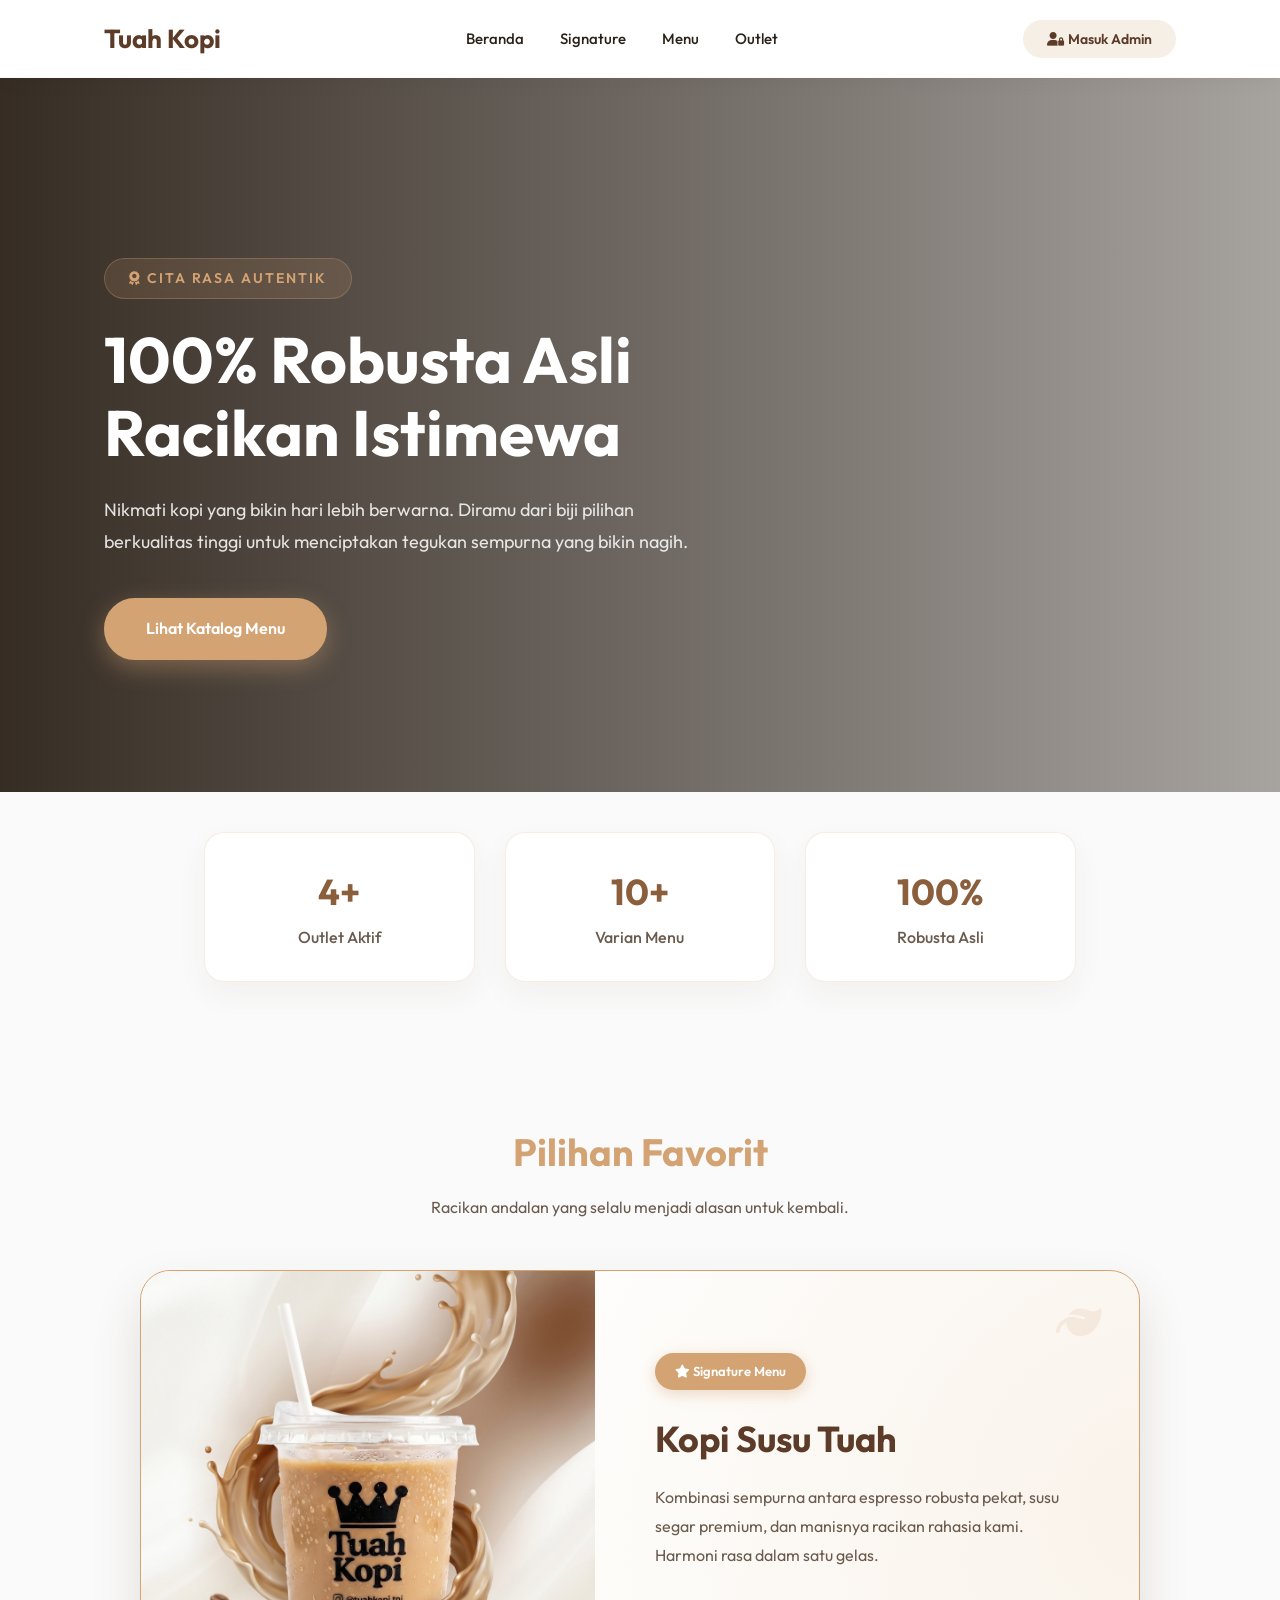
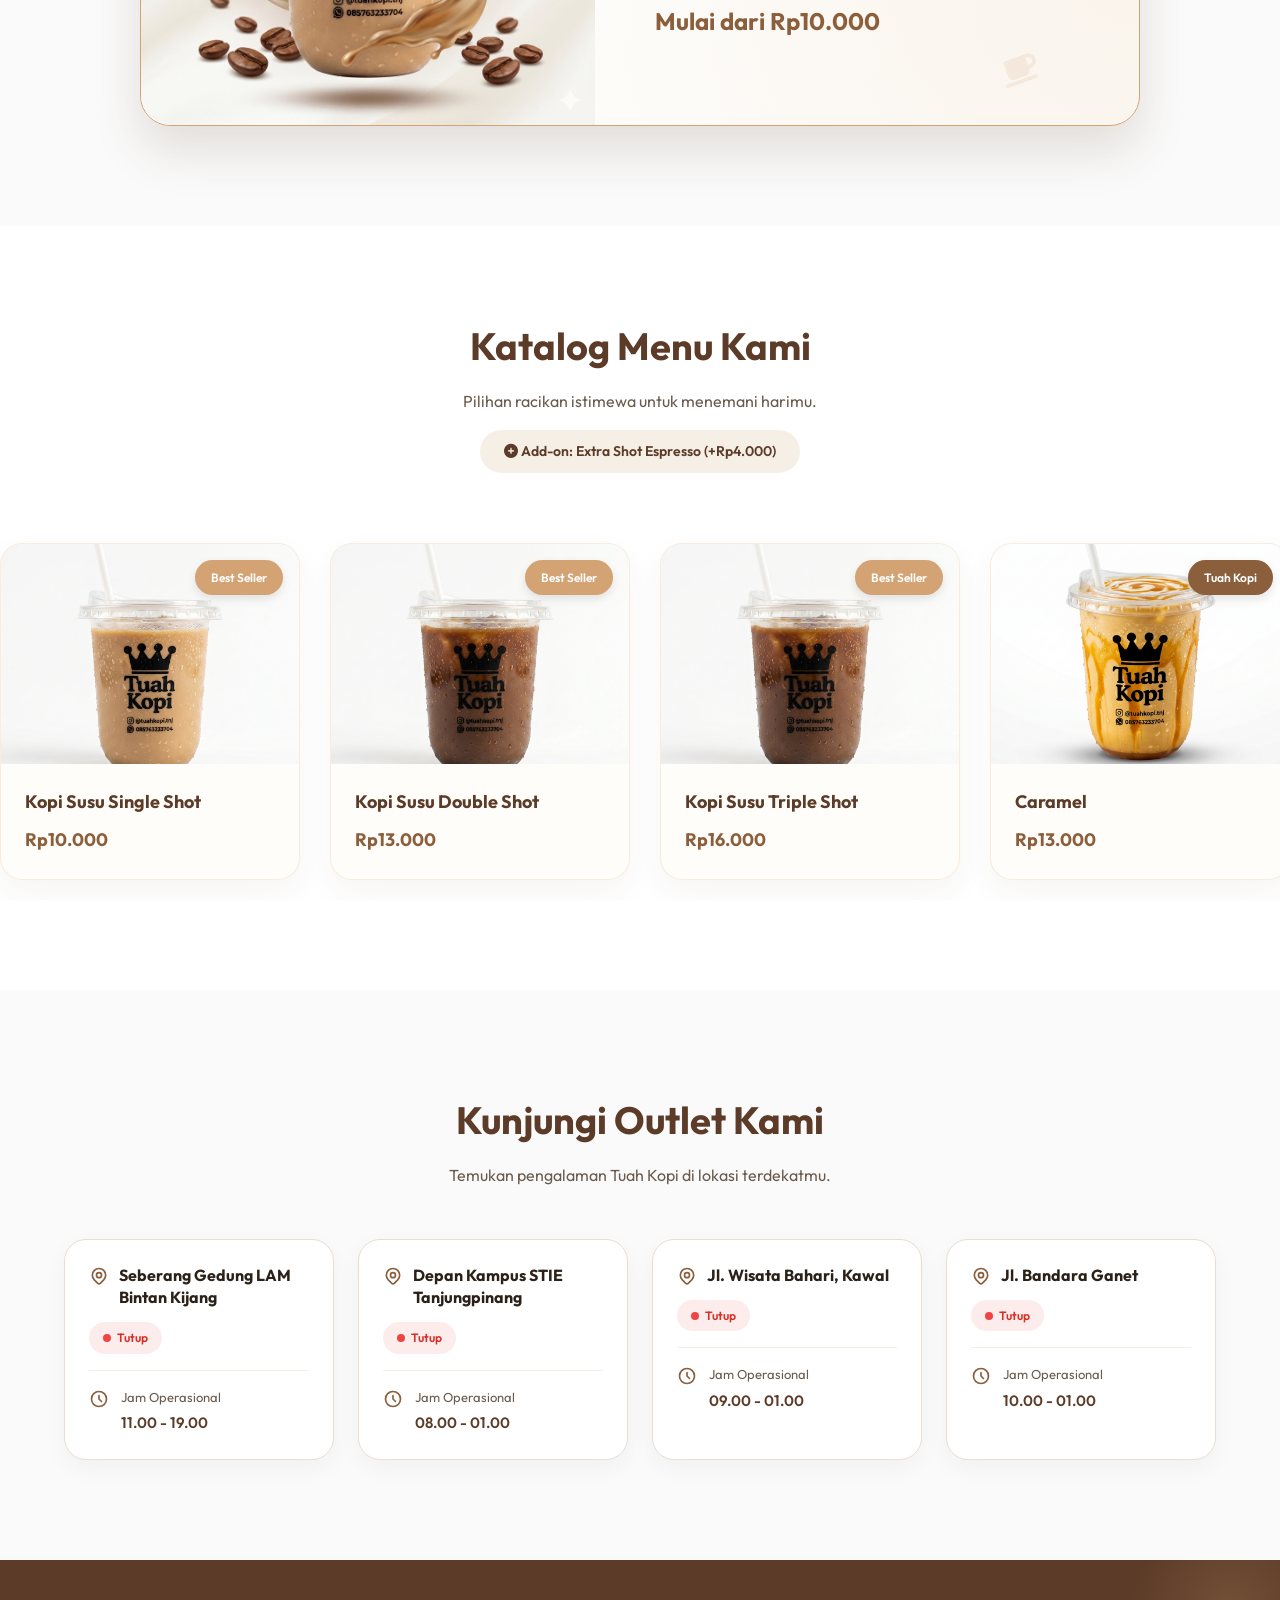
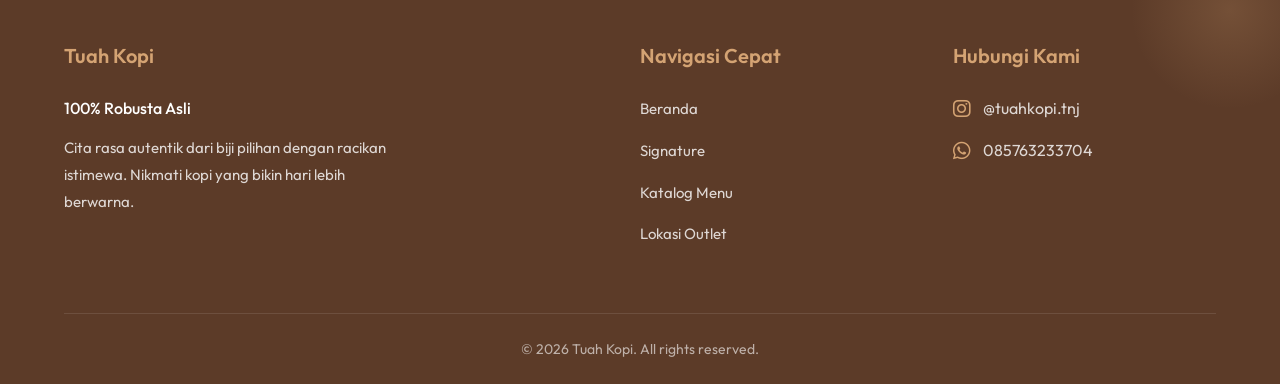
==== index.html @ 99a46b8e "Upload project Tuah Kopi" ====
<!DOCTYPE html>
<html lang="id">
<head>
    <meta charset="UTF-8">
    <meta name="viewport" content="width=device-width, initial-scale=1.0">
    <title>Tuah Kopi - Premium Robusta</title>
    <link href="https://fonts.googleapis.com/css2?family=Outfit:wght@300;400;500;600;700&display=swap" rel="stylesheet">
    <link rel="stylesheet" href="https://cdnjs.cloudflare.com/ajax/libs/font-awesome/6.4.0/css/all.min.css">
    <link rel="stylesheet" href="style.css">
</head>
<body id="public-page">

    <nav class="navbar">
        <div class="nav-container">
            <div class="nav-brand">
                <h1>Tuah Kopi</h1>
            </div>
            <div class="nav-links">
                <a href="#beranda">Beranda</a>
                <a href="#best-seller">Signature</a>
                <a href="#menu">Menu</a>
                <a href="#cabang">Outlet</a>
            </div>
            <div class="nav-action">
                <a href="login.html" class="btn-login-nav"><i class="fas fa-user-lock"></i> Masuk Admin</a>
            </div>
        </div>
    </nav>

    <main>
        <section id="beranda" class="hero-full">
            
            <video class="hero-video" autoplay loop muted playsinline>
                <source src="assets/hero-video.mp4" type="video/mp4">
                Browser kamu tidak mendukung tag video.
            </video>

            <div class="hero-overlay"></div>
            
            <div class="hero-container-full">
                <div class="hero-content-full">
                    <span class="subtitle-full"><i class="fas fa-award"></i> Cita Rasa Autentik</span>
                    <h2>100% Robusta Asli<br>Racikan Istimewa</h2>
                    <p>Nikmati kopi yang bikin hari lebih berwarna. Diramu dari biji pilihan berkualitas tinggi untuk menciptakan tegukan sempurna yang bikin nagih.</p>
                    <div class="hero-buttons">
                        <a href="#menu" class="btn-primary">Lihat Katalog Menu</a>
                    </div>
                </div>
            </div>
        </section>

        <section class="stats-section">
            <div class="stats-container">
                <div class="stat-card">
                    <h3>4+</h3>
                    <p>Outlet Aktif</p>
                </div>
                <div class="stat-card">
                    <h3>10+</h3>
                    <p>Varian Menu</p>
                </div>
                <div class="stat-card">
                    <h3>100%</h3>
                    <p>Robusta Asli</p>
                </div>
            </div>
        </section>

        <section id="best-seller" class="best-seller">
            <div class="section-header">
                <h2 class="gold-text">Pilihan Favorit</h2>
                <p>Racikan andalan yang selalu menjadi alasan untuk kembali.</p>
            </div>
            <div class="best-seller-container">
                <div class="bs-glow"></div>
                <i class="fas fa-leaf decoration deco-1"></i>
                <i class="fas fa-coffee decoration deco-2"></i>
                
                <div class="bs-image">
                    <img src="assets/product.png" alt="Kopi Susu Best Seller" class="bs-img" onerror="this.onerror=null; this.outerHTML='<div class=\\'img-placeholder bs-placeholder\\'><i class=\\'fas fa-mug-hot fa-3x\\'></i></div>'">
                </div>
                <div class="bs-content">
                    <div class="bs-badge"><i class="fas fa-star"></i> Signature Menu</div>
                    <h2>Kopi Susu Tuah</h2>
                    <p>Kombinasi sempurna antara espresso robusta pekat, susu segar premium, dan manisnya racikan rahasia kami. Harmoni rasa dalam satu gelas.</p>
                    <p class="bs-price">Mulai dari Rp10.000</p>
                </div>
            </div>
        </section>

        <section id="menu" class="menu-section">
            <div class="section-header">
                <h2>Katalog Menu Kami</h2>
                <p>Pilihan racikan istimewa untuk menemani harimu.</p>
                <span class="addon-info"><i class="fas fa-plus-circle"></i> Add-on: Extra Shot Espresso (+Rp4.000)</span>
            </div>
            
            <div class="menu-slider">
                <div class="menu-track" id="publicMenuTrack">
                    <div class="menu-card">
                        <div class="menu-badge gold-badge">Best Seller</div>
                        <img src="assets/kopi-susu-single.png" alt="Kopi Susu Single Shot" class="menu-img">
                        <div class="menu-content">
                            <h3>Kopi Susu Single Shot</h3>
                            <p>Rp10.000</p>
                        </div>
                    </div>
                    <div class="menu-card">
                        <div class="menu-badge gold-badge">Best Seller</div>
                        <img src="assets/kopi-susu-double.png" alt="Kopi Susu Double Shot" class="menu-img">
                        <div class="menu-content">
                            <h3>Kopi Susu Double Shot</h3>
                            <p>Rp13.000</p>
                        </div>
                    </div>
                    <div class="menu-card">
                        <div class="menu-badge gold-badge">Best Seller</div>
                        <img src="assets/kopi-susu-triple.png" alt="Kopi Susu Triple Shot" class="menu-img">
                        <div class="menu-content">
                            <h3>Kopi Susu Triple Shot</h3>
                            <p>Rp16.000</p>
                        </div>
                    </div>
                    <div class="menu-card">
                        <div class="menu-badge">Tuah Kopi</div>
                        <img src="assets/caramel.png" alt="Caramel" class="menu-img">
                        <div class="menu-content">
                            <h3>Caramel</h3>
                            <p>Rp13.000</p>
                        </div>
                    </div>
                    <div class="menu-card">
                        <div class="menu-badge">Tuah Kopi</div>
                        <img src="assets/vanila.png" alt="Vanila" class="menu-img">
                        <div class="menu-content">
                            <h3>Vanila</h3>
                            <p>Rp15.000</p>
                        </div>
                    </div>
                    <div class="menu-card">
                        <div class="menu-badge gold-badge">Signature</div>
                        <img src="assets/gula-aren.png" alt="Kopi Susu Gula Aren" class="menu-img">
                        <div class="menu-content">
                            <h3>Kopi Susu Gula Aren</h3>
                            <p>Rp12.000</p>
                        </div>
                    </div>
                    <div class="menu-card">
                        <div class="menu-badge">Tuah Kopi</div>
                        <img src="assets/americano.png" alt="Americano" class="menu-img">
                        <div class="menu-content">
                            <h3>Americano</h3>
                            <p>Rp10.000</p>
                        </div>
                    </div>
                    <div class="menu-card">
                        <div class="menu-badge">Tuah Kopi</div>
                        <img src="assets/cream-cheese.png" alt="Cream Cheese" class="menu-img">
                        <div class="menu-content">
                            <h3>Cream Cheese</h3>
                            <p>Rp16.000</p>
                        </div>
                    </div>
                    <div class="menu-card">
                        <div class="menu-badge">Tuah Kopi</div>
                        <img src="assets/butterscotch.png" alt="Butterscotch" class="menu-img">
                        <div class="menu-content">
                            <h3>Butterscotch</h3>
                            <p>Rp13.000</p>
                        </div>
                    </div>
                    <div class="menu-card">
                        <div class="menu-badge gold-badge">Favorite</div>
                        <img src="assets/matcha.png" alt="Matcha" class="menu-img">
                        <div class="menu-content">
                            <h3>Matcha</h3>
                            <p>Rp15.000</p>
                        </div>
                    </div>

                    <div class="menu-card">
                        <div class="menu-badge gold-badge">Best Seller</div>
                        <img src="assets/kopi-susu-single.png" alt="Kopi Susu Single Shot" class="menu-img">
                        <div class="menu-content">
                            <h3>Kopi Susu Single Shot</h3>
                            <p>Rp10.000</p>
                        </div>
                    </div>
                    <div class="menu-card">
                        <div class="menu-badge gold-badge">Best Seller</div>
                        <img src="assets/kopi-susu-double.png" alt="Kopi Susu Double Shot" class="menu-img">
                        <div class="menu-content">
                            <h3>Kopi Susu Double Shot</h3>
                            <p>Rp13.000</p>
                        </div>
                    </div>
                    <div class="menu-card">
                        <div class="menu-badge gold-badge">Best Seller</div>
                        <img src="assets/kopi-susu-triple.png" alt="Kopi Susu Triple Shot" class="menu-img">
                        <div class="menu-content">
                            <h3>Kopi Susu Triple Shot</h3>
                            <p>Rp16.000</p>
                        </div>
                    </div>
                    <div class="menu-card">
                        <div class="menu-badge">Tuah Kopi</div>
                        <img src="assets/caramel.png" alt="Caramel" class="menu-img">
                        <div class="menu-content">
                            <h3>Caramel</h3>
                            <p>Rp13.000</p>
                        </div>
                    </div>
                    <div class="menu-card">
                        <div class="menu-badge">Tuah Kopi</div>
                        <img src="assets/vanila.png" alt="Vanila" class="menu-img">
                        <div class="menu-content">
                            <h3>Vanila</h3>
                            <p>Rp15.000</p>
                        </div>
                    </div>
                    <div class="menu-card">
                        <div class="menu-badge gold-badge">Signature</div>
                        <img src="assets/gula-aren.png" alt="Kopi Susu Gula Aren" class="menu-img">
                        <div class="menu-content">
                            <h3>Kopi Susu Gula Aren</h3>
                            <p>Rp12.000</p>
                        </div>
                    </div>
                    <div class="menu-card">
                        <div class="menu-badge">Tuah Kopi</div>
                        <img src="assets/americano.png" alt="Americano" class="menu-img">
                        <div class="menu-content">
                            <h3>Americano</h3>
                            <p>Rp10.000</p>
                        </div>
                    </div>
                    <div class="menu-card">
                        <div class="menu-badge">Tuah Kopi</div>
                        <img src="assets/cream-cheese.png" alt="Cream Cheese" class="menu-img">
                        <div class="menu-content">
                            <h3>Cream Cheese</h3>
                            <p>Rp16.000</p>
                        </div>
                    </div>
                    <div class="menu-card">
                        <div class="menu-badge">Tuah Kopi</div>
                        <img src="assets/butterscotch.png" alt="Butterscotch" class="menu-img">
                        <div class="menu-content">
                            <h3>Butterscotch</h3>
                            <p>Rp13.000</p>
                        </div>
                    </div>
                    <div class="menu-card">
                        <div class="menu-badge gold-badge">Favorite</div>
                        <img src="assets/matcha.png" alt="Matcha" class="menu-img">
                        <div class="menu-content">
                            <h3>Matcha</h3>
                            <p>Rp15.000</p>
                        </div>
                    </div>
                </div>
            </div>
        </section>

        <section id="cabang" class="cabang-section">
            <div class="section-header">
                <h2>Kunjungi Outlet Kami</h2>
                <p>Temukan pengalaman Tuah Kopi di lokasi terdekatmu.</p>
            </div>
            <div class="cabang-grid" id="publicCabangContainer">
                </div>
        </section>
    </main>

    <footer class="footer">
        <div class="footer-container">
            <div class="footer-col brand-col">
                <h3>Tuah Kopi</h3>
                <h4>100% Robusta Asli</h4>
                <p>Cita rasa autentik dari biji pilihan dengan racikan istimewa. Nikmati kopi yang bikin hari lebih berwarna.</p>
            </div>
            <div class="footer-col links-col">
                <h3>Navigasi Cepat</h3>
                <ul>
                    <li><a href="#beranda">Beranda</a></li>
                    <li><a href="#best-seller">Signature</a></li>
                    <li><a href="#menu">Katalog Menu</a></li>
                    <li><a href="#cabang">Lokasi Outlet</a></li>
                </ul>
            </div>
            <div class="footer-col contact-col">
                <h3>Hubungi Kami</h3>
                <div class="contact-item">
                    <i class="fab fa-instagram"></i>
                    <a href="https://instagram.com/tuahkopi.tnj" target="_blank">@tuahkopi.tnj</a>
                </div>
                <div class="contact-item">
                    <i class="fab fa-whatsapp"></i>
                    <a href="https://wa.me/6285763233704" target="_blank">085763233704</a>
                </div>
            </div>
        </div>
        <div class="footer-bottom">
            <p>&copy; 2026 Tuah Kopi. All rights reserved.</p>
        </div>
    </footer>

    <script src="script.js"></script>
</body>
</html>
---- style.css ----
/* ==========================================================================
   VARIABEL & RESET GLOBAL
   ========================================================================== */

:root
{
    --primary: #8B5E3C;
    --primary-dark: #5C3B28;
    --cream: #F5EFE6;
    --gold: #D4A373;
    --bg-main: #FAFAFA;
    --card-bg: #FFFDF9;
    --text-main: #2B2118;
    --text-muted: #6B5B4E;
    --success: #27ae60;
    --danger: #e74c3c;
    --font: 'Outfit', sans-serif;
    --shadow-soft: 0 12px 30px rgba(92, 59, 40, 0.05);
    --shadow-heavy: 0 24px 48px rgba(92, 59, 40, 0.15);
}

*
{
    margin: 0;
    padding: 0;
    box-sizing: border-box;
    font-family: var(--font);
}

html
{
    scroll-behavior: smooth;
}

body
{
    background-color: var(--bg-main);
    color: var(--text-main);
    line-height: 1.6;
    -webkit-font-smoothing: antialiased;
}

/* ==========================================================================
   ANIMASI FADE-UP (Halaman Publik)
   ========================================================================== */

@keyframes float
{

    0%
    {
        transform: translateY(0px);
    }

    50%
    {
        transform: translateY(-15px);
    }

    100%
    {
        transform: translateY(0px);
    }
}

@keyframes slideMenu
{

    from
    {
        transform: translateX(0);
    }

    to
    {
        transform: translateX(-50%);
    }
}

.floating
{
    animation: float 6s ease-in-out infinite;
}

.fade-up
{
    opacity: 0;
    transform: translateY(40px);
    transition: opacity 0.8s ease-out, transform 0.8s ease-out;
}

.fade-up.visible
{
    opacity: 1;
    transform: translateY(0);
}

/* ==========================================================================
   HALAMAN PUBLIK (index.html)
   ========================================================================== */

.navbar
{
    position: sticky;
    top: 0;
    width: 100%;
    background-color: rgba(255, 255, 255, 0.95);
    backdrop-filter: blur(10px);
    box-shadow: 0 2px 20px rgba(43, 33, 24, 0.05);
    z-index: 1000;
}

.nav-container
{
    max-width: 1200px;
    margin: 0 auto;
    padding: 18px 5%;
    display: flex;
    justify-content: space-between;
    align-items: center;
}

.nav-brand h1
{
    font-size: 26px;
    font-weight: 700;
    color: var(--primary-dark);
}

.nav-links
{
    display: flex;
    gap: 36px;
}

.nav-links a
{
    text-decoration: none;
    color: var(--text-main);
    font-weight: 500;
    font-size: 15px;
    transition: 0.3s;
}

.nav-links a:hover
{
    color: var(--primary);
}

.btn-login-nav
{
    background-color: var(--cream);
    color: var(--primary-dark);
    padding: 10px 24px;
    border-radius: 99px;
    text-decoration: none;
    font-weight: 600;
    font-size: 14px;
    transition: 0.3s;
}

.btn-login-nav:hover
{
    background-color: var(--primary);
    color: white;
}

/* --- HERO SECTION --- */

.hero-full
{
    position: relative;
    width: 100%;
    min-height: 85vh;
    display: flex;
    align-items: center;
    overflow: hidden;
    margin-top: -1px;
}

.hero-video
{
    position: absolute;
    top: 50%;
    left: 50%;
    width: 100%;
    height: 100%;
    object-fit: cover;
    transform: translate(-50%, -50%);
    z-index: 0;
}

.hero-overlay
{
    position: absolute;
    top: 0;
    left: 0;
    width: 100%;
    height: 100%;
    background: linear-gradient(to right, rgba(43, 33, 24, 0.95) 0%, rgba(43, 33, 24, 0.4) 100%);
    z-index: 1;
}

.hero-container-full
{
    position: relative;
    z-index: 2;
    max-width: 1200px;
    margin: 0 auto;
    padding: 0 5%;
    width: 100%;
}

.hero-content-full .subtitle-full
{
    display: inline-block;
    color: var(--gold);
    font-weight: 600;
    font-size: 14px;
    letter-spacing: 2px;
    text-transform: uppercase;
    margin-bottom: 24px;
    background: rgba(212, 163, 115, 0.15);
    padding: 8px 24px;
    border-radius: 99px;
    border: 1px solid rgba(212, 163, 115, 0.3);
    backdrop-filter: blur(4px);
}

.hero-content-full h2
{
    font-size: 64px;
    font-weight: 700;
    line-height: 1.15;
    color: #FFFFFF;
    margin-bottom: 24px;
}

.hero-content-full p
{
    font-size: 18px;
    color: rgba(255, 255, 255, 0.85);
    margin-bottom: 40px;
    line-height: 1.8;
    max-width: 600px;
}

.hero-buttons
{
    margin-top: 30px;
}

.hero-buttons .btn-primary
{
    display: inline-block;
    background-color: var(--gold);
    color: #FFFFFF;
    padding: 16px 40px;
    border-radius: 99px;
    text-decoration: none;
    font-weight: 600;
    font-size: 16px;
    transition: all 0.3s ease;
    box-shadow: 0 8px 24px rgba(212, 163, 115, 0.4);
    border: 2px solid var(--gold);
}

.hero-buttons .btn-primary:hover
{
    background-color: transparent;
    color: var(--gold);
    transform: translateY(-4px);
    box-shadow: 0 12px 32px rgba(212, 163, 115, 0.6);
}

/* --- STATS SECTION --- */

.stats-section
{
    padding-top: 40px;
    padding-bottom: 40px;
    background: var(--bg-main);
    margin-top: -50px;
    position: relative;
    z-index: 10;
}

.stats-container
{
    max-width: 1000px;
    margin: 0 auto;
    display: grid;
    grid-template-columns: repeat(3, 1fr);
    gap: 30px;
    padding: 0 5%;
}

.stat-card
{
    background: white;
    padding: 30px;
    border-radius: 20px;
    text-align: center;
    box-shadow: var(--shadow-soft);
    transition: 0.3s;
    border: 1px solid rgba(212, 163, 115, 0.2);
}

.stat-card:hover
{
    transform: translateY(-5px);
    box-shadow: var(--shadow-heavy);
    border-color: var(--gold);
}

.stat-card h3
{
    font-size: 36px;
    color: var(--primary);
    margin-bottom: 5px;
}

.stat-card p
{
    color: var(--text-muted);
    font-weight: 500;
}

/* --- BEST SELLER --- */

.best-seller
{
    padding: 100px 5%;
    background-color: var(--bg-main);
}

.section-header
{
    text-align: center;
    margin-bottom: 50px;
}

.section-header h2
{
    font-size: 38px;
    color: var(--primary-dark);
    margin-bottom: 12px;
}

.gold-text
{
    color: var(--gold) !important;
}

.section-header p
{
    color: var(--text-muted);
    font-size: 16px;
}

.best-seller-container
{
    max-width: 1000px;
    margin: 0 auto;
    background: linear-gradient(135deg, #FFFFFF 0%, #FDFBF7 100%);
    border-radius: 30px;
    display: grid;
    grid-template-columns: 1fr 1.2fr;
    overflow: hidden;
    align-items: center;
    border: 1px solid var(--gold);
    box-shadow: var(--shadow-heavy);
    position: relative;
    transition: 0.4s;
}

.best-seller-container:hover
{
    transform: translateY(-10px);
    box-shadow: 0 30px 60px rgba(92, 59, 40, 0.2);
}

.bs-glow
{
    position: absolute;
    width: 100%;
    height: 100%;
    background: radial-gradient(circle at right, rgba(212, 163, 115, 0.1) 0%, transparent 60%);
    pointer-events: none;
}

.decoration
{
    position: absolute;
    color: var(--gold);
    opacity: 0.15;
    font-size: 40px;
}

.deco-1
{
    top: 30px;
    right: 40px;
    transform: rotate(15deg);
}

.deco-2
{
    bottom: 40px;
    right: 100px;
    transform: rotate(-20deg);
    font-size: 30px;
}

.bs-image
{
    height: 100%;
    border-top-left-radius: 30px;
    border-bottom-left-radius: 30px;
    overflow: hidden;
}

.bs-img
{
    width: 100%;
    height: 100%;
    min-height: 450px;
    object-fit: cover;
    display: block;
}

.bs-content
{
    padding: 60px;
    position: relative;
    z-index: 2;
}

.bs-badge
{
    display: inline-block;
    background: var(--gold);
    color: white;
    padding: 8px 20px;
    border-radius: 99px;
    font-size: 13px;
    font-weight: 600;
    margin-bottom: 20px;
    box-shadow: 0 4px 15px rgba(212, 163, 115, 0.4);
}

.bs-content h2
{
    font-size: 36px;
    color: var(--primary-dark);
    margin-bottom: 16px;
}

.bs-content p
{
    color: var(--text-muted);
    margin-bottom: 30px;
    font-size: 16px;
    line-height: 1.8;
}

.bs-price
{
    font-size: 24px !important;
    font-weight: 700;
    color: var(--primary) !important;
    margin-bottom: 0 !important;
}

/* --- MENU SLIDER --- */

.menu-section
{
    padding: 90px 0;
    background: #FFFFFF;
    overflow: hidden;
}

.addon-info
{
    display: inline-block;
    margin-top: 16px;
    padding: 10px 24px;
    background-color: var(--cream);
    color: var(--primary-dark);
    border-radius: 99px;
    font-size: 14px;
    font-weight: 600;
}

.menu-slider
{
    width: 100%;
    overflow: hidden;
    margin-top: 50px;
    padding: 20px 0;
}

.menu-track
{
    display: flex;
    gap: 30px;
    width: max-content;
    animation: slideMenu 40s linear infinite;
}

.menu-slider:hover .menu-track
{
    animation-play-state: paused;
}

.menu-card
{
    flex: 0 0 300px;
    background: var(--card-bg);
    border: 1px solid rgba(212, 163, 115, 0.2);
    border-radius: 22px;
    overflow: hidden;
    box-shadow: var(--shadow-soft);
    position: relative;
    transition: 0.4s;
}

.menu-card:hover
{
    transform: translateY(-8px);
    box-shadow: var(--shadow-heavy);
    border-color: var(--gold);
}

.menu-img
{
    width: 100%;
    height: 220px;
    object-fit: cover;
    display: block;
    background: var(--cream);
}

.menu-content
{
    padding: 24px;
}

.menu-content h3
{
    margin: 0 0 10px;
    font-size: 18px;
    color: var(--primary-dark);
}

.menu-content p
{
    margin: 0;
    font-size: 18px;
    font-weight: 700;
    color: var(--primary);
}

.menu-badge
{
    position: absolute;
    top: 16px;
    right: 16px;
    background: var(--primary);
    color: white;
    padding: 8px 16px;
    border-radius: 99px;
    font-size: 12px;
    font-weight: 600;
    box-shadow: 0 4px 10px rgba(0,0,0,0.1);
}

.gold-badge
{
    background: var(--gold);
}

/* --- OUTLET --- */

.cabang-section
{
    padding: 100px 5%;
    background-color: var(--bg-main);
}

.cabang-grid
{
    max-width: 1200px;
    margin: 0 auto;
    display: grid;
    grid-template-columns: repeat(4, 1fr);
    gap: 24px;
}

.outlet-card
{
    background: #FFFFFF;
    border: 1px solid #E8DED3;
    border-radius: 22px;
    padding: 24px;
    box-shadow: 0 8px 24px rgba(43, 33, 24, 0.04);
    transition: transform 0.3s ease, box-shadow 0.3s ease;
    display: flex;
    flex-direction: column;
    gap: 16px;
}

.outlet-card:hover
{
    transform: translateY(-6px);
    box-shadow: 0 16px 32px rgba(92, 59, 40, 0.08);
}

.outlet-header
{
    display: flex;
    flex-direction: column;
    align-items: flex-start;
    gap: 14px;
    border-bottom: 1px solid #F5EFE6;
    padding-bottom: 16px;
}

.outlet-title
{
    display: flex;
    align-items: flex-start;
    gap: 10px;
}

.outlet-icon
{
    width: 20px;
    height: 20px;
    color: #8B5E3C;
    flex-shrink: 0;
    margin-top: 2px;
}

.outlet-card h3
{
    font-size: 16px;
    color: #2B2118;
    line-height: 1.4;
    margin: 0;
}

.status-badge
{
    display: flex;
    align-items: center;
    gap: 6px;
    padding: 6px 14px;
    border-radius: 99px;
    font-size: 12px;
    font-weight: 600;
}

.status-dot
{
    width: 8px;
    height: 8px;
    border-radius: 50%;
}

.status-open
{
    background: #E7F6EC;
    color: #16803C;
}

.status-open .status-dot
{
    background: #22C55E;
}

.status-closed
{
    background: #FDECEC;
    color: #D93025;
}

.status-closed .status-dot
{
    background: #EF4444;
}

.outlet-body
{
    display: flex;
    align-items: flex-start;
    gap: 12px;
}

.outlet-time
{
    display: flex;
    flex-direction: column;
    gap: 4px;
}

.time-label
{
    color: #6B5B4E;
    font-size: 13px;
}

.time-value
{
    color: #5C3B28;
    font-weight: 600;
    font-size: 15px;
}

/* --- FOOTER --- */

.footer
{
    background-color: var(--primary-dark);
    color: white;
    padding: 80px 5% 24px;
    position: relative;
    overflow: hidden;
}

.footer::before
{
    content: '';
    position: absolute;
    top: -50px;
    right: -50px;
    width: 200px;
    height: 200px;
    background: radial-gradient(circle, rgba(212, 163, 115, 0.2) 0%, transparent 70%);
}

.footer-container
{
    max-width: 1200px;
    margin: 0 auto;
    display: grid;
    grid-template-columns: 2fr 1fr 1fr;
    gap: 50px;
    margin-bottom: 50px;
    position: relative;
    z-index: 1;
}

.footer-col h3
{
    color: var(--gold);
    font-size: 20px;
    margin-bottom: 24px;
    font-weight: 600;
}

.brand-col h4
{
    color: white;
    font-weight: 500;
    margin-bottom: 12px;
    font-size: 16px;
}

.brand-col p
{
    color: rgba(255,255,255,0.8);
    font-size: 15px;
    line-height: 1.8;
    max-width: 350px;
}

.footer-col ul
{
    list-style: none;
}

.footer-col ul li
{
    margin-bottom: 16px;
}

.links-col ul li a
{
    color: rgba(255,255,255,0.8);
    text-decoration: none;
    font-size: 15px;
    transition: 0.3s;
}

.links-col ul li a:hover
{
    color: var(--gold);
    padding-left: 8px;
}

.contact-item
{
    display: flex;
    align-items: center;
    gap: 12px;
    margin-bottom: 16px;
    color: rgba(255,255,255,0.8);
}

.contact-item i
{
    font-size: 20px;
    color: var(--gold);
}

.contact-item a
{
    color: rgba(255,255,255,0.8);
    text-decoration: none;
    transition: 0.3s;
}

.contact-item a:hover
{
    color: var(--gold);
}

.footer-bottom
{
    text-align: center;
    padding-top: 24px;
    border-top: 1px solid rgba(255, 255, 255, 0.1);
    color: rgba(255,255,255,0.6);
    font-size: 14px;
    position: relative;
    z-index: 1;
}

@media (max-width: 1024px)
{

    .hero-container-full
    {
        text-align: center;
    }

    .hero-content-full
    {
        margin: 0 auto;
    }

    .best-seller-container
    {
        grid-template-columns: 1fr;
        text-align: center;
    }

    .bs-image
    {
        border-top-right-radius: 30px;
        border-bottom-left-radius: 0;
    }

    .bs-img
    {
        min-height: 350px;
    }

    .deco-1
    {
        right: 20px;
        top: 20px;
    }

    .footer-container
    {
        grid-template-columns: 1fr 1fr;
    }

    .cabang-grid
    {
        grid-template-columns: repeat(2, 1fr);
    }
}

@media (max-width: 768px)
{

    .nav-links
    {
        display: none;
    }

    .hero-full
    {
        min-height: 70vh;
        background-position: center right;
    }

    .hero-overlay
    {
        background: rgba(43, 33, 24, 0.75);
    }

    .hero-content-full h2
    {
        font-size: 42px;
    }

    .stats-container
    {
        grid-template-columns: 1fr;
        gap: 20px;
    }

    .bs-content
    {
        padding: 40px 24px;
    }

    .menu-card
    {
        flex-basis: 260px;
    }

    .menu-img
    {
        height: 190px;
    }

    .menu-track
    {
        animation-duration: 45s;
    }

    .footer-container
    {
        grid-template-columns: 1fr;
        gap: 40px;
    }

    .cabang-grid
    {
        grid-template-columns: 1fr;
    }
}

/* ==========================================================================
   HALAMAN ADMIN & LOGIN (PREMIUM SAAS)
   ========================================================================== */

#admin-page,
.login-body
{
    font-family: 'Inter', sans-serif;
    background-color: #F3F4F6;
    color: #1F2937;
}

.mono-text
{
    font-family: 'Roboto Mono', monospace !important;
    letter-spacing: -0.5px;
}

.login-body
{
    display: flex;
    justify-content: center;
    align-items: center;
    min-height: 100vh;
}

.login-card
{
    background: #FFFFFF;
    padding: 40px;
    border-radius: 20px;
    width: 100%;
    max-width: 400px;
    box-shadow: 0 10px 25px rgba(0, 0, 0, 0.05);
    border: 1px solid #E5E7EB;
}

.login-header
{
    text-align: center;
    margin-bottom: 30px;
}

.login-header h2
{
    font-weight: 700;
    color: #111827;
}

.login-header p
{
    color: #6B7280;
    font-size: 14px;
    margin-top: 4px;
}

.input-group
{
    margin-bottom: 20px;
    display: flex;
    flex-direction: column;
}

.input-group label
{
    margin-bottom: 8px;
    font-weight: 500;
    font-size: 14px;
    color: #374151;
}

.input-group input,
.input-group select
{
    padding: 14px 16px;
    border: 1px solid #D1D5DB;
    border-radius: 12px;
    font-size: 15px;
    outline: none;
    transition: 0.2s;
}

.input-group input:focus,
.input-group select:focus
{
    border-color: var(--primary);
    box-shadow: 0 0 0 4px rgba(139, 94, 60, 0.1);
}

.back-link
{
    display: block;
    text-align: center;
    margin-top: 20px;
    color: #6B7280;
    text-decoration: none;
    font-size: 14px;
    transition: 0.2s;
}

.back-link:hover
{
    color: var(--primary);
}

.admin-layout
{
    display: flex;
    min-height: 100vh;
}

.sidebar
{
    width: 280px;
    background: #FFFFFF;
    border-right: 1px solid #E5E7EB;
    display: flex;
    flex-direction: column;
    position: sticky;
    top: 0;
    height: 100vh;
}

.sidebar-brand
{
    padding: 24px;
    border-bottom: 1px solid #E5E7EB;
}

.sidebar-brand h2
{
    color: #111827;
    font-weight: 700;
    font-size: 22px;
    letter-spacing: -0.5px;
}

.sidebar-brand span
{
    font-size: 13px;
    color: #6B7280;
    font-weight: 500;
}

.sidebar-nav
{
    flex: 1;
    padding: 24px 16px;
    display: flex;
    flex-direction: column;
    gap: 6px;
}

.nav-item
{
    display: flex;
    align-items: center;
    gap: 12px;
    background: transparent;
    border: none;
    padding: 14px 16px;
    border-radius: 12px;
    text-align: left;
    font-weight: 500;
    font-size: 15px;
    cursor: pointer;
    color: #6B7280;
    transition: 0.2s;
}

.nav-item i
{
    font-size: 16px;
    width: 20px;
    text-align: center;
}

.nav-item:hover
{
    background: #F9FAFB;
    color: #111827;
}

.nav-item.active
{
    background: #FDF8F6;
    color: var(--primary);
    font-weight: 600;
}

.sidebar-footer
{
    padding: 24px;
    border-top: 1px solid #E5E7EB;
}

.main-content
{
    flex: 1;
    padding: 40px;
}

.admin-section
{
    display: none;
    animation: fadeIn 0.3s ease-in-out;
}

.admin-section.active
{
    display: block;
}

@keyframes fadeIn
{

    from
    {
        opacity: 0;
        transform: translateY(5px);
    }

    to
    {
        opacity: 1;
        transform: translateY(0);
    }
}

.section-title
{
    font-size: 24px;
    font-weight: 600;
    color: #111827;
    margin-bottom: 24px;
}

.dashboard-cards
{
    display: grid;
    grid-template-columns: repeat(auto-fit, minmax(240px, 1fr));
    gap: 24px;
    margin-bottom: 30px;
}

.dash-card
{
    background: #FFFFFF;
    padding: 24px;
    border-radius: 16px;
    border: 1px solid #E5E7EB;
    box-shadow: 0 4px 6px -1px rgba(0, 0, 0, 0.05);
    transition: transform 0.2s;
}

.dash-card:hover
{
    transform: translateY(-3px);
    box-shadow: 0 10px 15px -3px rgba(0, 0, 0, 0.05);
    border-color: #D1D5DB;
}

.dash-header
{
    display: flex;
    justify-content: space-between;
    align-items: center;
    margin-bottom: 16px;
}

.dash-label
{
    color: #6B7280;
    font-size: 14px;
    font-weight: 500;
}

.dash-icon
{
    width: 44px;
    height: 44px;
    background: #FDF8F6;
    color: var(--primary);
    border-radius: 12px;
    display: flex;
    align-items: center;
    justify-content: center;
    font-size: 18px;
}

.dash-card h3
{
    font-size: 28px;
    color: #111827;
    font-weight: 700;
}

.card-rounded
{
    background: #FFFFFF;
    padding: 30px;
    border-radius: 16px;
    border: 1px solid #E5E7EB;
    box-shadow: 0 4px 6px -1px rgba(0, 0, 0, 0.05);
}

.form-row
{
    display: flex;
    gap: 20px;
}

.form-row .input-group
{
    flex: 1;
}

.checkbox-group
{
    display: flex;
    align-items: center;
    gap: 10px;
    margin-bottom: 24px;
    color: #4B5563;
    font-size: 14px;
}

.checkbox-group input
{
    width: 18px;
    height: 18px;
    accent-color: var(--primary);
}

.total-box
{
    background: #FDF8F6;
    border: 1px dashed rgba(139, 94, 60, 0.3);
    padding: 20px 24px;
    border-radius: 12px;
    display: flex;
    justify-content: space-between;
    align-items: center;
    margin-bottom: 24px;
}

.total-box span
{
    font-weight: 500;
    color: #4B5563;
}

.total-box strong
{
    font-size: 28px;
    color: var(--primary);
}

.table-container
{
    overflow-x: auto;
    padding-bottom: 8px;
}

table
{
    width: 100%;
    border-collapse: separate;
    border-spacing: 0;
    min-width: 600px;
    border: 1px solid #E5E7EB;
    border-radius: 12px;
    overflow: hidden;
    box-shadow: 0 1px 3px rgba(0, 0, 0, 0.05);
}

th
{
    background: #F9FAFB;
    color: #6B7280;
    font-weight: 600;
    font-size: 12px;
    text-transform: uppercase;
    letter-spacing: 0.05em;
    padding: 16px 24px;
    text-align: left;
    border-bottom: 1px solid #E5E7EB;
}

td
{
    padding: 16px 24px;
    text-align: left;
    border-bottom: 1px solid #E5E7EB;
    color: #111827;
    font-size: 14px;
    background: #FFFFFF;
    vertical-align: middle;
}

tbody tr:last-child td
{
    border-bottom: none;
}

tbody tr td
{
    transition: background-color 0.2s ease;
}

tbody tr:hover td
{
    background: #F9FAFB;
}

.mono-text-table td
{
    font-family: 'Inter', sans-serif !important;
}

#tabelLaporan td:nth-child(2),
#tabelLaporan td:nth-child(3)
{
    font-family: 'Roboto Mono', monospace !important;
    font-weight: 500;
    color: #374151;
}

#tabelRiwayat td:nth-child(1),
#tabelRiwayat td:nth-child(4),
#tabelRiwayat td:nth-child(5),
#tabelRiwayat td:nth-child(6)
{
    font-family: 'Roboto Mono', monospace !important;
    font-weight: 500;
    color: #374151;
}

.btn-outline.w-100
{
    width: 100%;
    border: 1px solid #D1D5DB;
    background: #FFFFFF;
    padding: 12px;
    border-radius: 10px;
    color: #374151;
    font-weight: 600;
    cursor: pointer;
    transition: 0.2s;
    font-size: 14px;
}

.btn-outline.w-100:hover
{
    background: #F3F4F6;
    color: var(--danger);
    border-color: #F3F4F6;
}

.btn-primary.w-100
{
    width: 100%;
    border: none;
    background: var(--primary);
    padding: 14px;
    border-radius: 12px;
    color: white;
    font-weight: 600;
    cursor: pointer;
    transition: 0.3s;
    font-size: 15px;
}

.btn-primary.w-100:hover
{
    background: var(--primary-dark);
    box-shadow: 0 4px 12px rgba(139, 94, 60, 0.2);
}

.btn-danger
{
    background: #FEE2E2;
    color: #DC2626;
    padding: 6px 12px;
    border-radius: 8px;
    border: none;
    cursor: pointer;
    font-weight: 600;
    font-size: 12px;
    transition: 0.2s;
}

.btn-danger:hover
{
    background: #DC2626;
    color: white;
}

.summary-box
{
    display: inline-block;
    min-width: 300px;
    margin-bottom: 20px;
}

.summary-box h4
{
    margin-bottom: 12px;
    color: #111827;
    display: flex;
    align-items: center;
    gap: 8px;
}

.summary-box p
{
    color: #4B5563;
    font-size: 15px;
    margin-bottom: 4px;
}

.chart-wrapper
{
    position: relative;
    height: 350px;
    width: 100%;
}

@media (max-width: 768px)
{

    .admin-layout
    {
        flex-direction: column;
    }

    .sidebar
    {
        width: 100%;
        height: auto;
        position: relative;
        border-right: none;
        border-bottom: 1px solid #E5E7EB;
    }

    .form-row
    {
        flex-direction: column;
        gap: 0;
    }

    .main-content
    {
        padding: 20px;
    }

    .dash-card h3
    {
        font-size: 24px;
    }
}
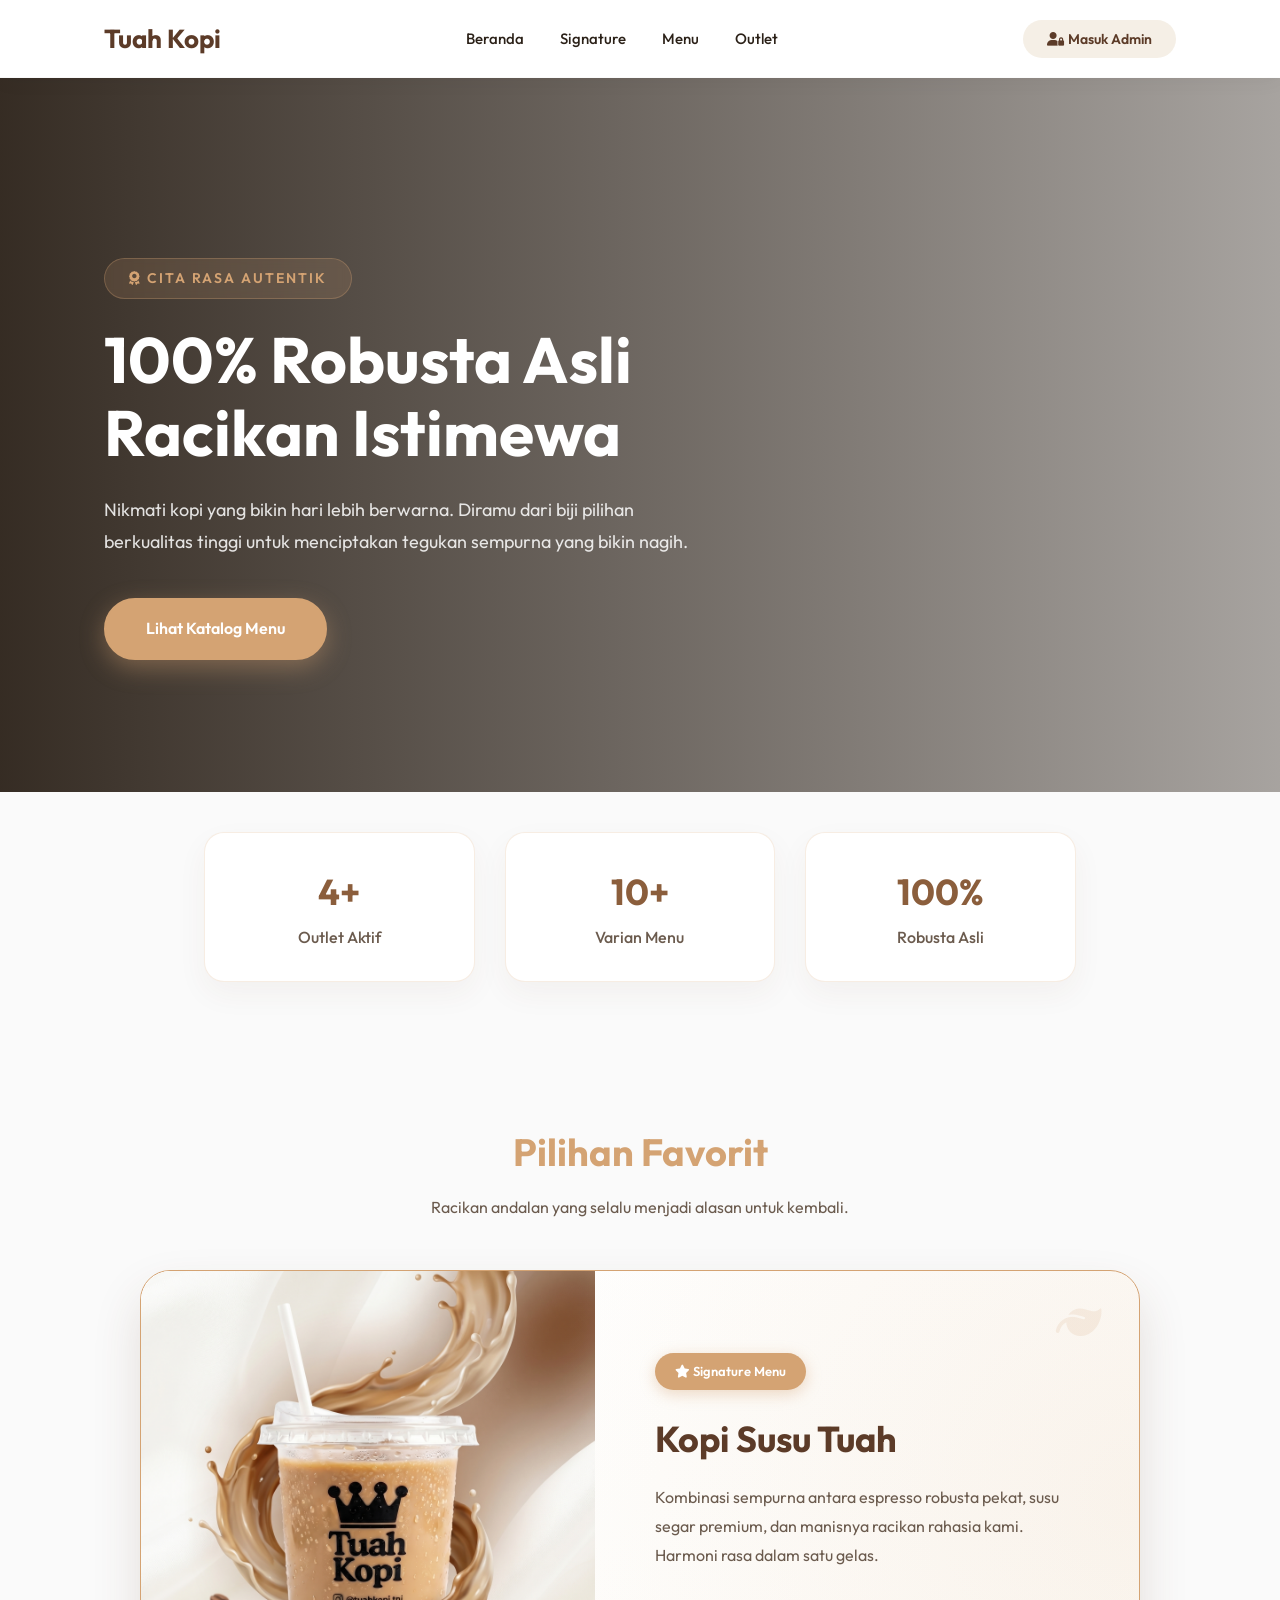
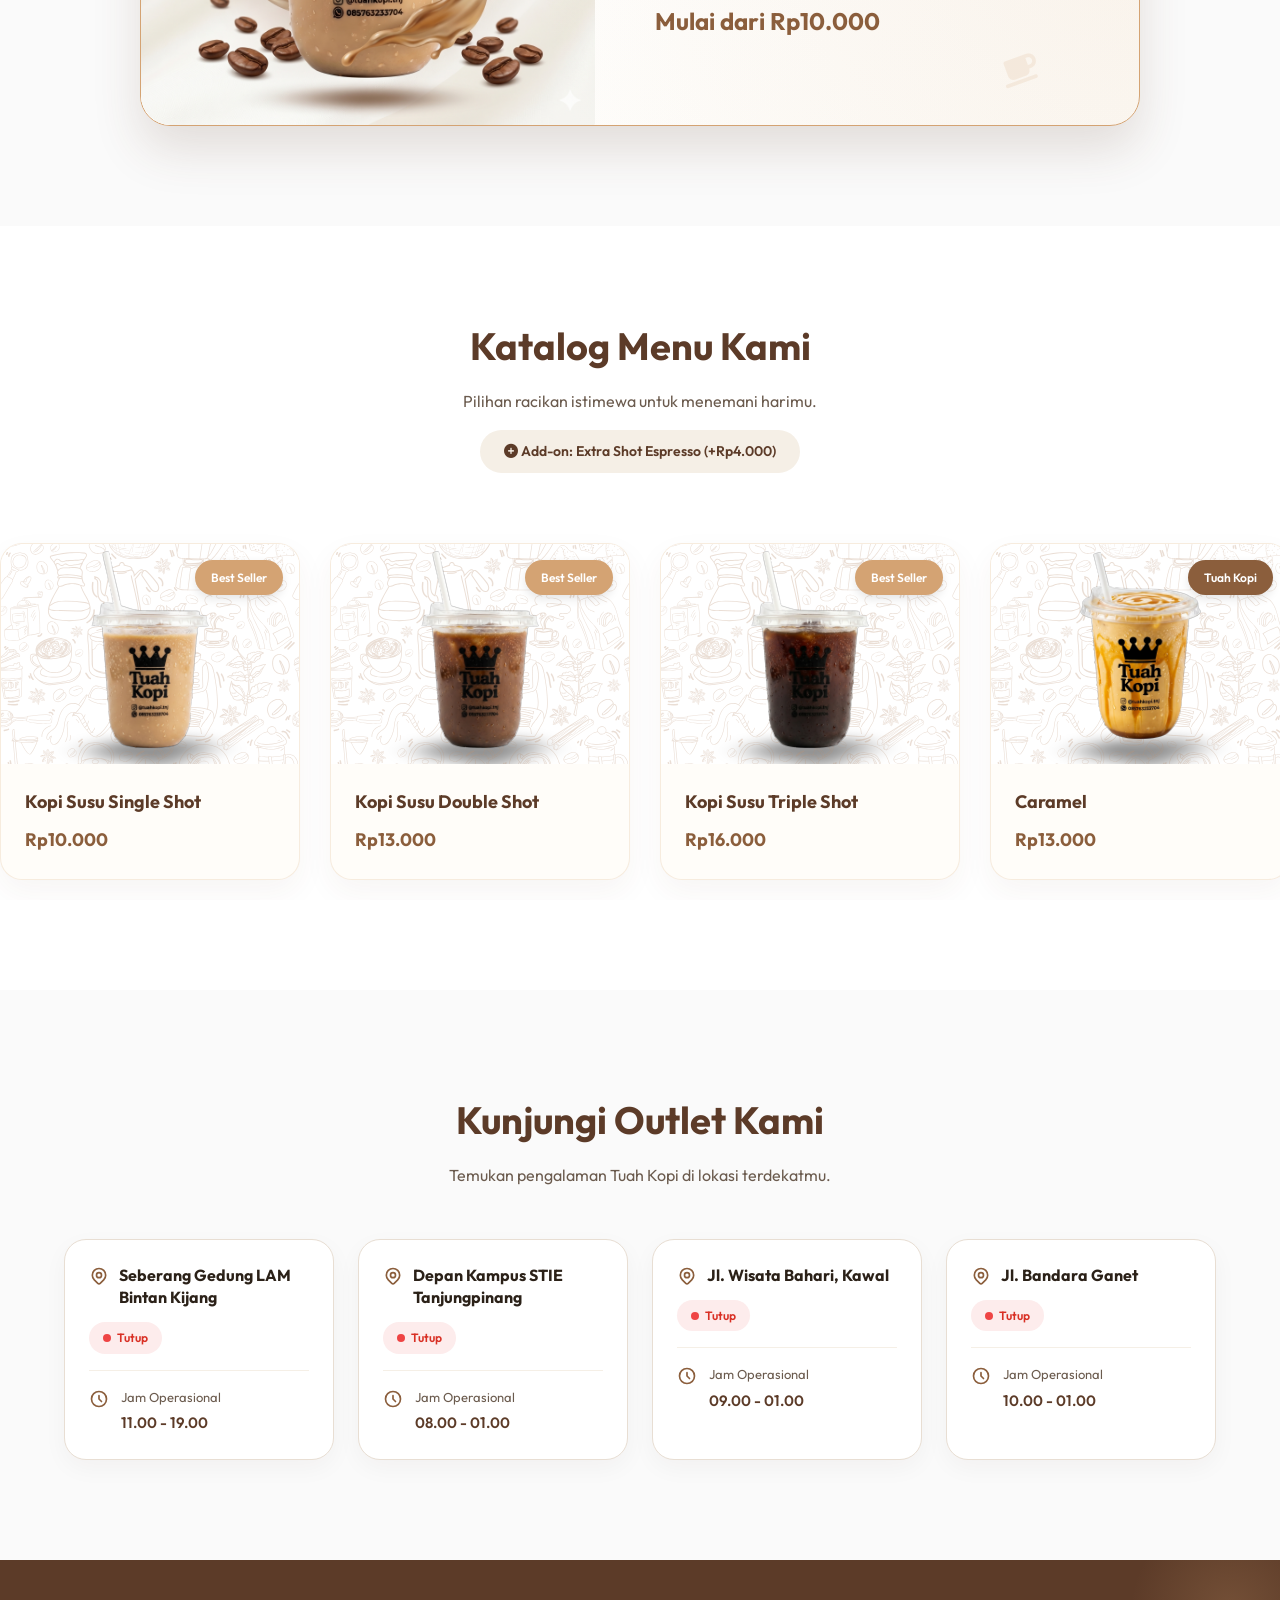
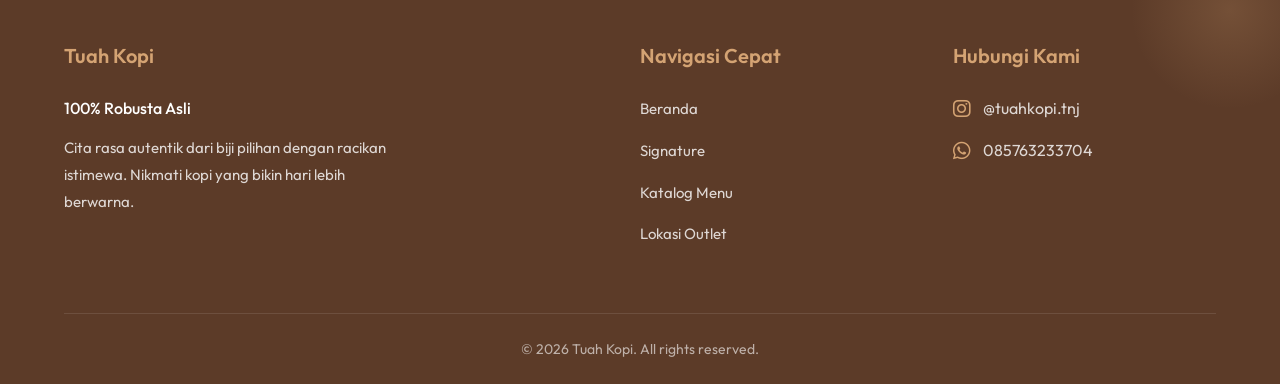
==== commit cc880b9e: "Migrasi aset dari PNG/JPG ke SVG untuk performa" ====
--- a/index.html
+++ b/index.html
@@ -77,7 +77,7 @@
                 <i class="fas fa-coffee decoration deco-2"></i>
                 
                 <div class="bs-image">
-                    <img src="assets/product.png" alt="Kopi Susu Best Seller" class="bs-img" onerror="this.onerror=null; this.outerHTML='<div class=\\'img-placeholder bs-placeholder\\'><i class=\\'fas fa-mug-hot fa-3x\\'></i></div>'">
+                    <img src="assets/product.svg" alt="Kopi Susu Best Seller" class="bs-img" onerror="this.onerror=null; this.outerHTML='<div class=\\'img-placeholder bs-placeholder\\'><i class=\\'fas fa-mug-hot fa-3x\\'></i></div>'">
                 </div>
                 <div class="bs-content">
                     <div class="bs-badge"><i class="fas fa-star"></i> Signature Menu</div>
@@ -99,7 +99,7 @@
                 <div class="menu-track" id="publicMenuTrack">
                     <div class="menu-card">
                         <div class="menu-badge gold-badge">Best Seller</div>
-                        <img src="assets/kopi-susu-single.png" alt="Kopi Susu Single Shot" class="menu-img">
+                        <img src="assets/kopi-susu-single.svg" alt="Kopi Susu Single Shot" class="menu-img">
                         <div class="menu-content">
                             <h3>Kopi Susu Single Shot</h3>
                             <p>Rp10.000</p>
@@ -107,7 +107,7 @@
                     </div>
                     <div class="menu-card">
                         <div class="menu-badge gold-badge">Best Seller</div>
-                        <img src="assets/kopi-susu-double.png" alt="Kopi Susu Double Shot" class="menu-img">
+                        <img src="assets/kopi-susu-double.svg" alt="Kopi Susu Double Shot" class="menu-img">
                         <div class="menu-content">
                             <h3>Kopi Susu Double Shot</h3>
                             <p>Rp13.000</p>
@@ -115,7 +115,7 @@
                     </div>
                     <div class="menu-card">
                         <div class="menu-badge gold-badge">Best Seller</div>
-                        <img src="assets/kopi-susu-triple.png" alt="Kopi Susu Triple Shot" class="menu-img">
+                        <img src="assets/kopi-susu-triple.svg" alt="Kopi Susu Triple Shot" class="menu-img">
                         <div class="menu-content">
                             <h3>Kopi Susu Triple Shot</h3>
                             <p>Rp16.000</p>
@@ -123,7 +123,7 @@
                     </div>
                     <div class="menu-card">
                         <div class="menu-badge">Tuah Kopi</div>
-                        <img src="assets/caramel.png" alt="Caramel" class="menu-img">
+                        <img src="assets/caramel.svg" alt="Caramel" class="menu-img">
                         <div class="menu-content">
                             <h3>Caramel</h3>
                             <p>Rp13.000</p>
@@ -131,7 +131,7 @@
                     </div>
                     <div class="menu-card">
                         <div class="menu-badge">Tuah Kopi</div>
-                        <img src="assets/vanila.png" alt="Vanila" class="menu-img">
+                        <img src="assets/vanila.svg" alt="Vanila" class="menu-img">
                         <div class="menu-content">
                             <h3>Vanila</h3>
                             <p>Rp15.000</p>
@@ -139,7 +139,7 @@
                     </div>
                     <div class="menu-card">
                         <div class="menu-badge gold-badge">Signature</div>
-                        <img src="assets/gula-aren.png" alt="Kopi Susu Gula Aren" class="menu-img">
+                        <img src="assets/gula-aren.svg" alt="Kopi Susu Gula Aren" class="menu-img">
                         <div class="menu-content">
                             <h3>Kopi Susu Gula Aren</h3>
                             <p>Rp12.000</p>
@@ -147,7 +147,7 @@
                     </div>
                     <div class="menu-card">
                         <div class="menu-badge">Tuah Kopi</div>
-                        <img src="assets/americano.png" alt="Americano" class="menu-img">
+                        <img src="assets/americano.svg" alt="Americano" class="menu-img">
                         <div class="menu-content">
                             <h3>Americano</h3>
                             <p>Rp10.000</p>
@@ -155,7 +155,7 @@
                     </div>
                     <div class="menu-card">
                         <div class="menu-badge">Tuah Kopi</div>
-                        <img src="assets/cream-cheese.png" alt="Cream Cheese" class="menu-img">
+                        <img src="assets/cream-cheese.svg" alt="Cream Cheese" class="menu-img">
                         <div class="menu-content">
                             <h3>Cream Cheese</h3>
                             <p>Rp16.000</p>
@@ -163,7 +163,7 @@
                     </div>
                     <div class="menu-card">
                         <div class="menu-badge">Tuah Kopi</div>
-                        <img src="assets/butterscotch.png" alt="Butterscotch" class="menu-img">
+                        <img src="assets/butterscotch.svg" alt="Butterscotch" class="menu-img">
                         <div class="menu-content">
                             <h3>Butterscotch</h3>
                             <p>Rp13.000</p>
@@ -171,7 +171,7 @@
                     </div>
                     <div class="menu-card">
                         <div class="menu-badge gold-badge">Favorite</div>
-                        <img src="assets/matcha.png" alt="Matcha" class="menu-img">
+                        <img src="assets/mactha.svg" alt="Matcha" class="menu-img">
                         <div class="menu-content">
                             <h3>Matcha</h3>
                             <p>Rp15.000</p>
@@ -180,7 +180,7 @@
 
                     <div class="menu-card">
                         <div class="menu-badge gold-badge">Best Seller</div>
-                        <img src="assets/kopi-susu-single.png" alt="Kopi Susu Single Shot" class="menu-img">
+                        <img src="assets/kopi-susu-single.svg" alt="Kopi Susu Single Shot" class="menu-img">
                         <div class="menu-content">
                             <h3>Kopi Susu Single Shot</h3>
                             <p>Rp10.000</p>
@@ -188,7 +188,7 @@
                     </div>
                     <div class="menu-card">
                         <div class="menu-badge gold-badge">Best Seller</div>
-                        <img src="assets/kopi-susu-double.png" alt="Kopi Susu Double Shot" class="menu-img">
+                        <img src="assets/kopi-susu-double.svg" alt="Kopi Susu Double Shot" class="menu-img">
                         <div class="menu-content">
                             <h3>Kopi Susu Double Shot</h3>
                             <p>Rp13.000</p>
@@ -196,7 +196,7 @@
                     </div>
                     <div class="menu-card">
                         <div class="menu-badge gold-badge">Best Seller</div>
-                        <img src="assets/kopi-susu-triple.png" alt="Kopi Susu Triple Shot" class="menu-img">
+                        <img src="assets/kopi-susu-triple.svg" alt="Kopi Susu Triple Shot" class="menu-img">
                         <div class="menu-content">
                             <h3>Kopi Susu Triple Shot</h3>
                             <p>Rp16.000</p>
@@ -204,7 +204,7 @@
                     </div>
                     <div class="menu-card">
                         <div class="menu-badge">Tuah Kopi</div>
-                        <img src="assets/caramel.png" alt="Caramel" class="menu-img">
+                        <img src="assets/caramel.svg" alt="Caramel" class="menu-img">
                         <div class="menu-content">
                             <h3>Caramel</h3>
                             <p>Rp13.000</p>
@@ -212,7 +212,7 @@
                     </div>
                     <div class="menu-card">
                         <div class="menu-badge">Tuah Kopi</div>
-                        <img src="assets/vanila.png" alt="Vanila" class="menu-img">
+                        <img src="assets/vanila.svg" alt="Vanila" class="menu-img">
                         <div class="menu-content">
                             <h3>Vanila</h3>
                             <p>Rp15.000</p>
@@ -220,7 +220,7 @@
                     </div>
                     <div class="menu-card">
                         <div class="menu-badge gold-badge">Signature</div>
-                        <img src="assets/gula-aren.png" alt="Kopi Susu Gula Aren" class="menu-img">
+                        <img src="assets/gula-aren.svg" alt="Kopi Susu Gula Aren" class="menu-img">
                         <div class="menu-content">
                             <h3>Kopi Susu Gula Aren</h3>
                             <p>Rp12.000</p>
@@ -228,7 +228,7 @@
                     </div>
                     <div class="menu-card">
                         <div class="menu-badge">Tuah Kopi</div>
-                        <img src="assets/americano.png" alt="Americano" class="menu-img">
+                        <img src="assets/americano.svg" alt="Americano" class="menu-img">
                         <div class="menu-content">
                             <h3>Americano</h3>
                             <p>Rp10.000</p>
@@ -236,7 +236,7 @@
                     </div>
                     <div class="menu-card">
                         <div class="menu-badge">Tuah Kopi</div>
-                        <img src="assets/cream-cheese.png" alt="Cream Cheese" class="menu-img">
+                        <img src="assets/cream-cheese.svg" alt="Cream Cheese" class="menu-img">
                         <div class="menu-content">
                             <h3>Cream Cheese</h3>
                             <p>Rp16.000</p>
@@ -244,7 +244,7 @@
                     </div>
                     <div class="menu-card">
                         <div class="menu-badge">Tuah Kopi</div>
-                        <img src="assets/butterscotch.png" alt="Butterscotch" class="menu-img">
+                        <img src="assets/butterscotch.svg" alt="Butterscotch" class="menu-img">
                         <div class="menu-content">
                             <h3>Butterscotch</h3>
                             <p>Rp13.000</p>
@@ -252,7 +252,7 @@
                     </div>
                     <div class="menu-card">
                         <div class="menu-badge gold-badge">Favorite</div>
-                        <img src="assets/matcha.png" alt="Matcha" class="menu-img">
+                        <img src="assets/mactha.svg" alt="Matcha" class="menu-img">
                         <div class="menu-content">
                             <h3>Matcha</h3>
                             <p>Rp15.000</p>
